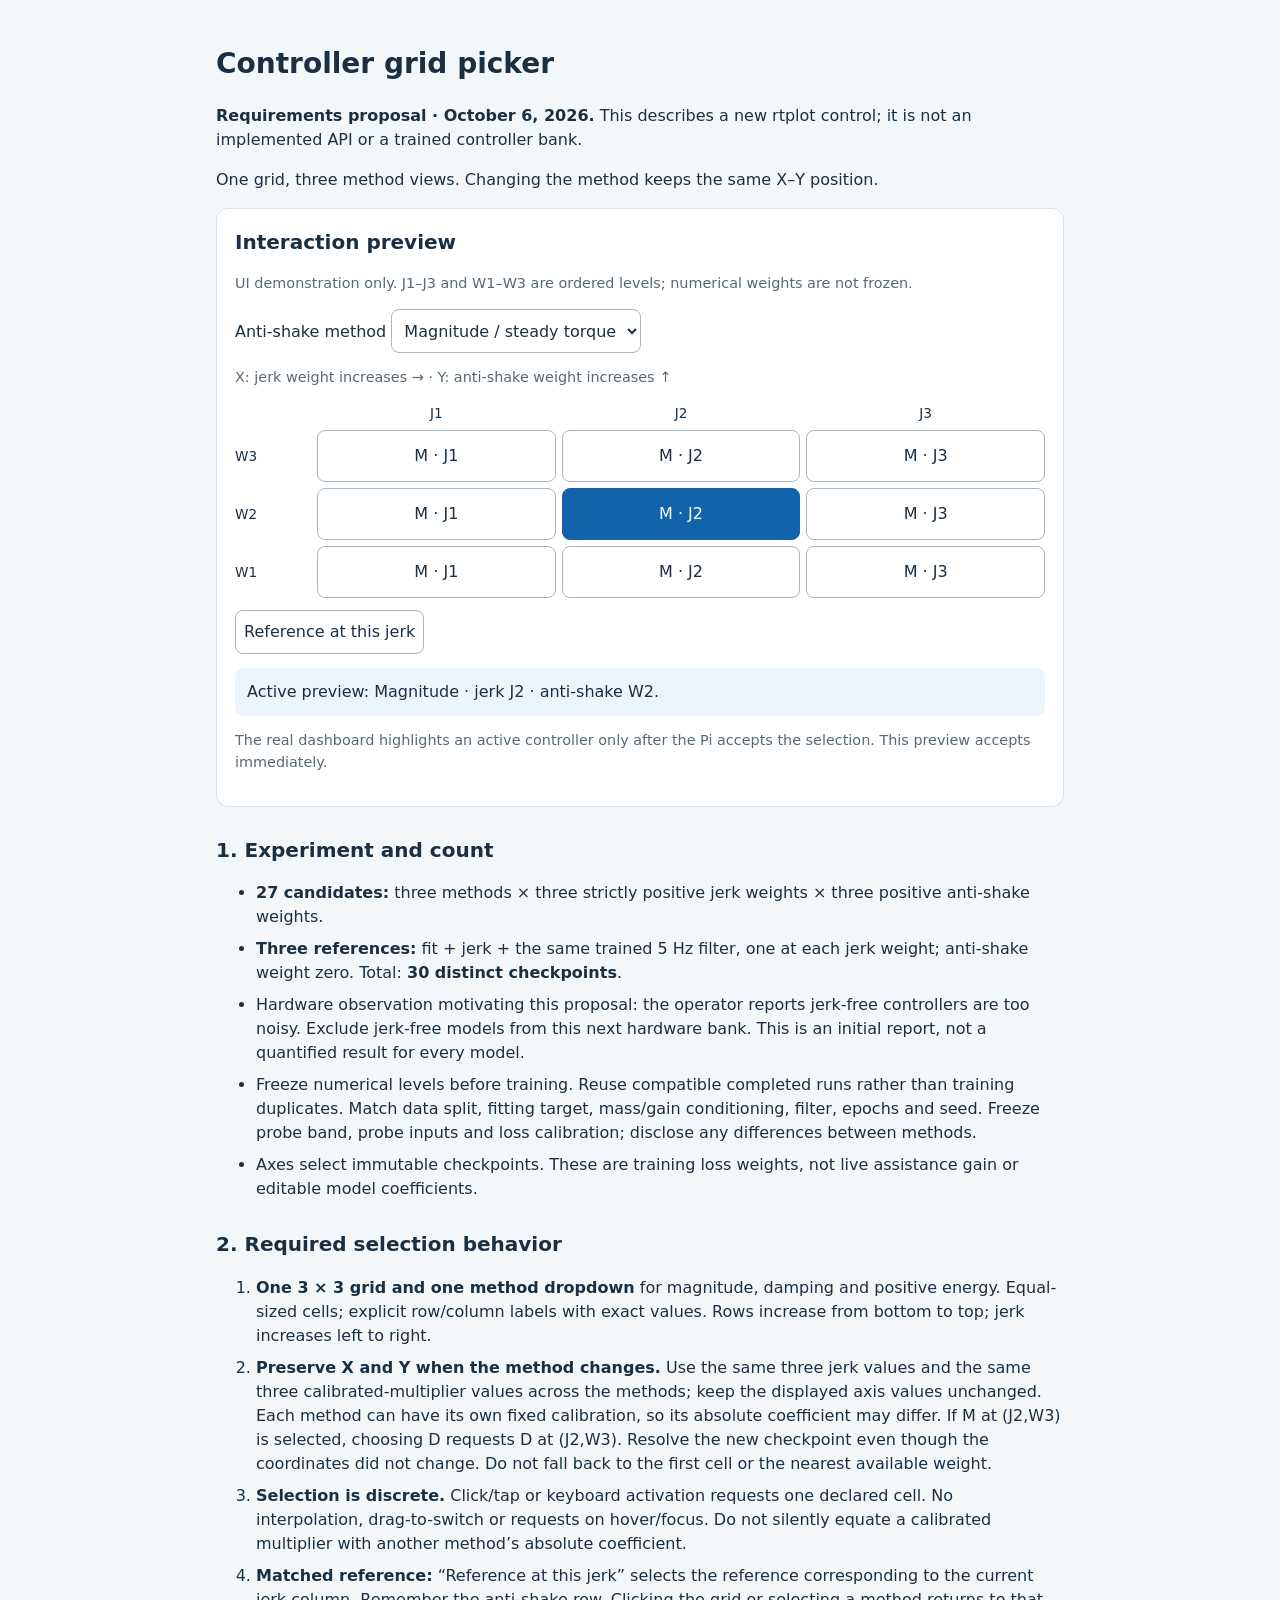
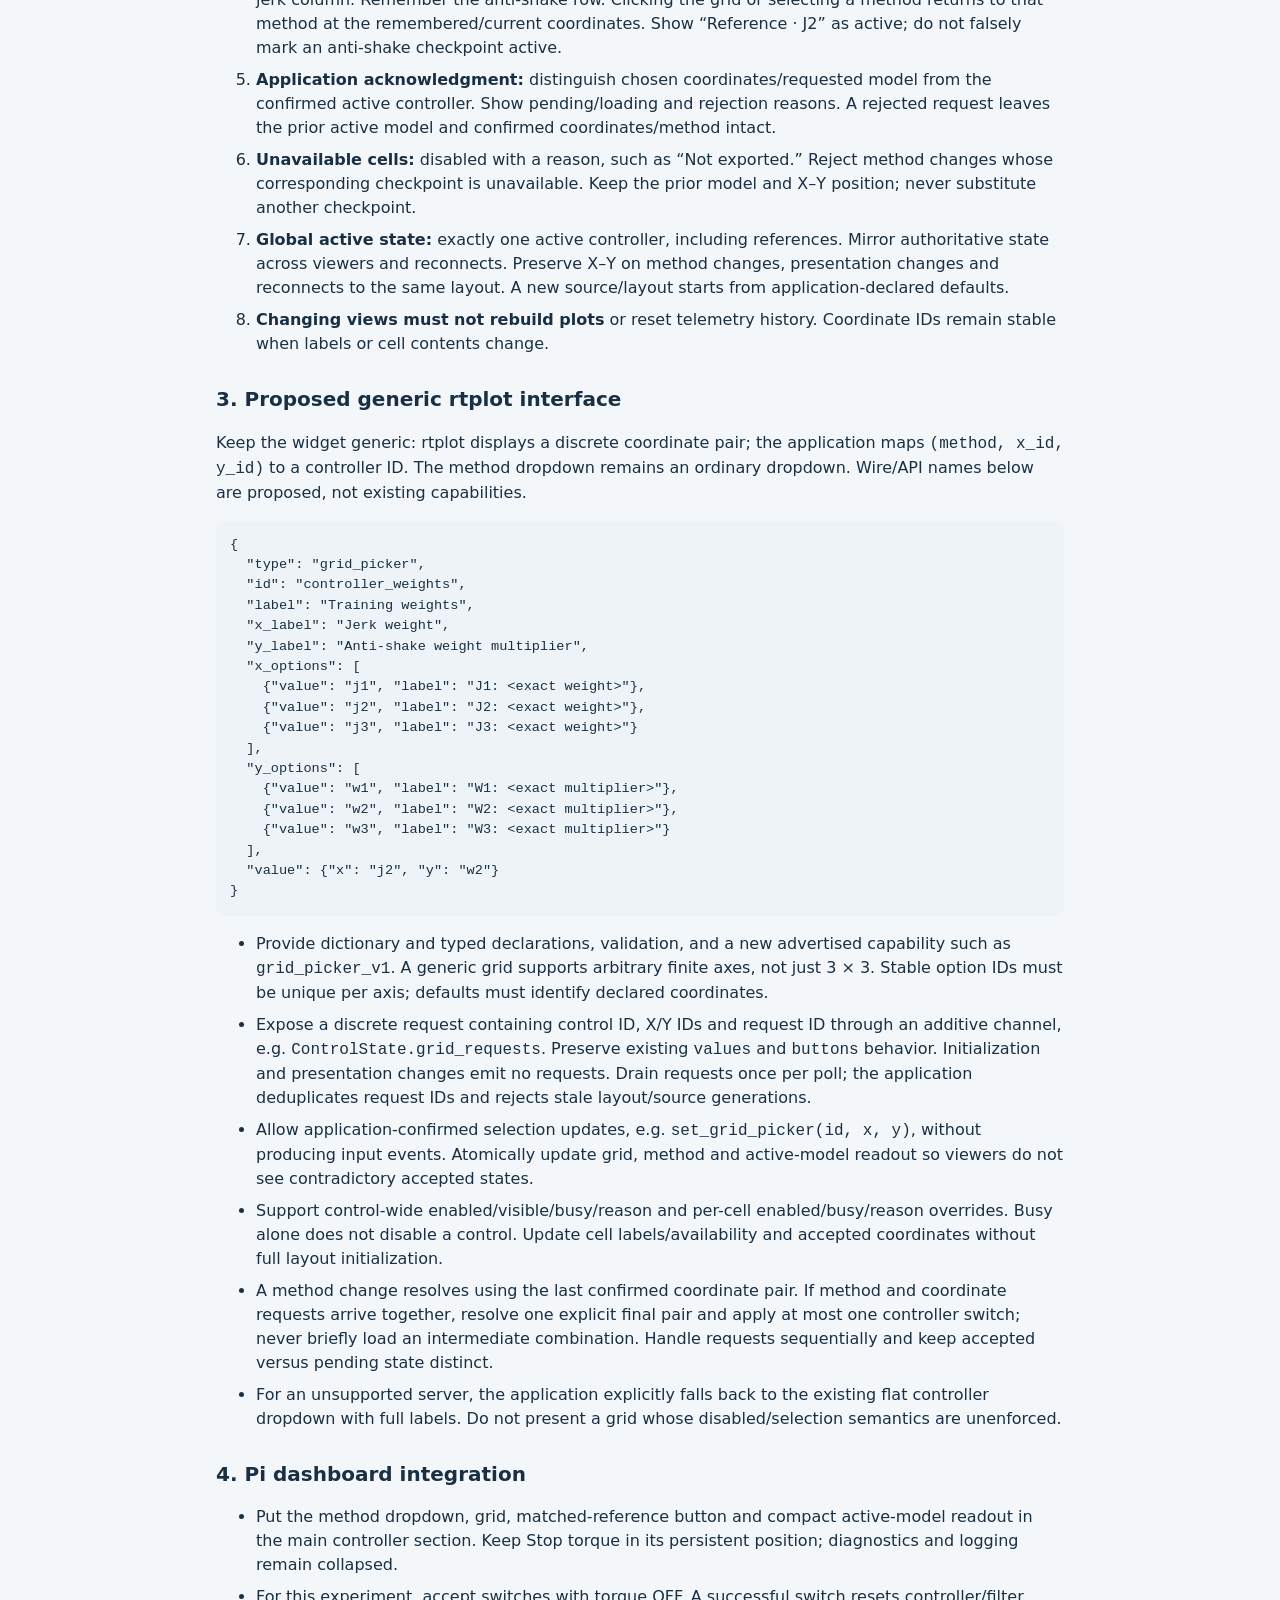
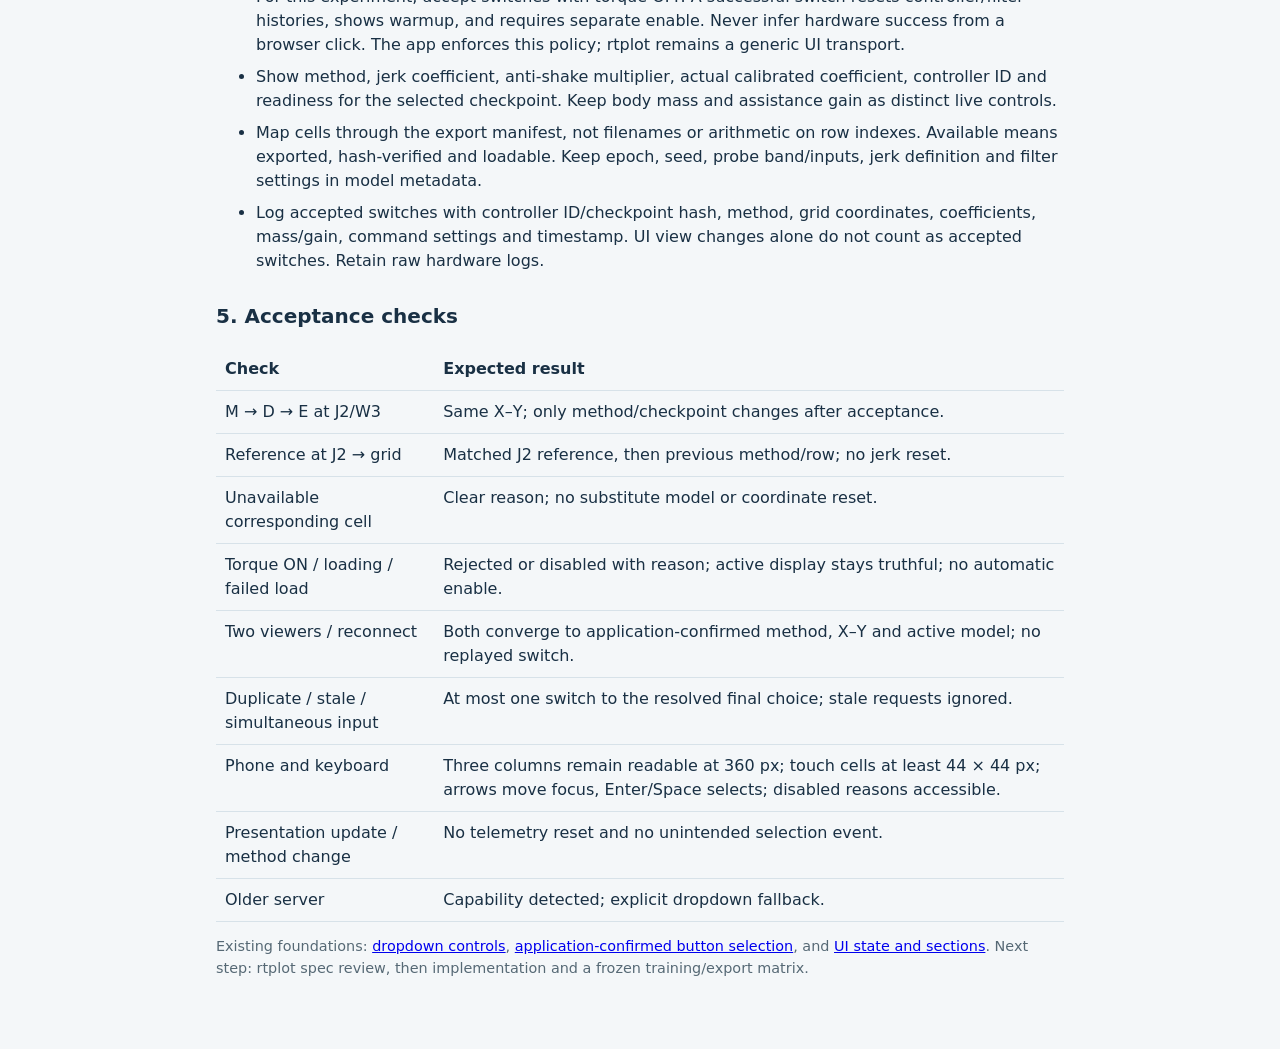
==== docs/grid-picker-requirements.html @ 8e3a187f "Specify controller grid picker with coordinates preserved across method views" ====
<!doctype html>
<html lang="en"><head><meta charset="utf-8"><meta name="viewport" content="width=device-width,initial-scale=1"><title>rtplot · controller grid picker requirements</title><style>
:root{font:16px/1.5 system-ui,sans-serif;color:#193044;background:#f4f7f9}*{box-sizing:border-box}body{margin:0}main{max-width:880px;margin:auto;padding:24px 16px 60px}h1{font-size:1.75rem}h2{font-size:1.25rem;margin-top:28px}.hint{color:#566975;font-size:.9rem}.card{background:white;border:1px solid #d7e2e9;border-radius:12px;padding:18px;margin:16px 0}button,select{font:inherit;min-height:44px;border:1px solid #a4b7c5;border-radius:8px;padding:8px;background:white;color:inherit}button{cursor:pointer}select{max-width:100%}.grid{display:grid;grid-template-columns:76px repeat(3,minmax(0,1fr));gap:6px;align-items:center;margin:12px 0}.grid button{min-height:52px}.grid button[aria-pressed=true]{background:#1263aa;color:white;border-color:#1263aa}.axis{text-align:center;font-size:.85rem}.row-label{font-size:.85rem}.readout{background:#edf5fc;padding:12px;border-radius:8px;margin-top:14px}pre{white-space:pre-wrap;overflow-wrap:anywhere;background:#edf3f7;padding:14px;border-radius:8px;font-size:.85rem}code{overflow-wrap:anywhere}li{margin:8px 0}table{border-collapse:collapse;width:100%}th,td{text-align:left;padding:9px;border-bottom:1px solid #d7e2e9;vertical-align:top}.scroll{overflow-x:auto}:focus-visible{outline:3px solid #ffbf47;outline-offset:2px}@media(max-width:460px){main{padding:16px 12px}.card{padding:12px}.grid{grid-template-columns:58px repeat(3,minmax(0,1fr));gap:4px}.grid button{font-size:.85rem}}
</style></head><body><main>
<h1>Controller grid picker</h1>
<p><strong>Requirements proposal · October 6, 2026.</strong> This describes a new rtplot control; it is not an implemented API or a trained controller bank.</p>
<p>One grid, three method views. Changing the method keeps the same X–Y position.</p>
<section class="card"><h2 style="margin-top:0">Interaction preview</h2><p class="hint">UI demonstration only. J1–J3 and W1–W3 are ordered levels; numerical weights are not frozen.</p><label for="method">Anti-shake method </label><select id="method"><option value="M">Magnitude / steady torque</option><option value="D">Active damping</option><option value="E">Positive energy</option></select><p class="hint">X: jerk weight increases → · Y: anti-shake weight increases ↑</p><div class="grid" id="preview-grid"></div><button id="reference">Reference at this jerk</button><div class="readout" id="preview-status" role="status"></div><p class="hint">The real dashboard highlights an active controller only after the Pi accepts the selection. This preview accepts immediately.</p></section>
<h2>1. Experiment and count</h2>
<ul><li><strong>27 candidates:</strong> three methods × three strictly positive jerk weights × three positive anti-shake weights.</li><li><strong>Three references:</strong> fit + jerk + the same trained 5 Hz filter, one at each jerk weight; anti-shake weight zero. Total: <strong>30 distinct checkpoints</strong>.</li><li>Hardware observation motivating this proposal: the operator reports jerk-free controllers are too noisy. Exclude jerk-free models from this next hardware bank. This is an initial report, not a quantified result for every model.</li><li>Freeze numerical levels before training. Reuse compatible completed runs rather than training duplicates. Match data split, fitting target, mass/gain conditioning, filter, epochs and seed. Freeze probe band, probe inputs and loss calibration; disclose any differences between methods.</li><li>Axes select immutable checkpoints. These are training loss weights, not live assistance gain or editable model coefficients.</li></ul>
<h2>2. Required selection behavior</h2>
<ol><li><strong>One 3 × 3 grid and one method dropdown</strong> for magnitude, damping and positive energy. Equal-sized cells; explicit row/column labels with exact values. Rows increase from bottom to top; jerk increases left to right.</li><li><strong>Preserve X and Y when the method changes.</strong> Use the same three jerk values and the same three calibrated-multiplier values across the methods; keep the displayed axis values unchanged. Each method can have its own fixed calibration, so its absolute coefficient may differ. If M at (J2,W3) is selected, choosing D requests D at (J2,W3). Resolve the new checkpoint even though the coordinates did not change. Do not fall back to the first cell or the nearest available weight.</li><li><strong>Selection is discrete.</strong> Click/tap or keyboard activation requests one declared cell. No interpolation, drag-to-switch or requests on hover/focus. Do not silently equate a calibrated multiplier with another method’s absolute coefficient.</li><li><strong>Matched reference:</strong> “Reference at this jerk” selects the reference corresponding to the current jerk column. Remember the anti-shake row. Clicking the grid or selecting a method returns to that method at the remembered/current coordinates. Show “Reference · J2” as active; do not falsely mark an anti-shake checkpoint active.</li><li><strong>Application acknowledgment:</strong> distinguish chosen coordinates/requested model from the confirmed active controller. Show pending/loading and rejection reasons. A rejected request leaves the prior active model and confirmed coordinates/method intact.</li><li><strong>Unavailable cells:</strong> disabled with a reason, such as “Not exported.” Reject method changes whose corresponding checkpoint is unavailable. Keep the prior model and X–Y position; never substitute another checkpoint.</li><li><strong>Global active state:</strong> exactly one active controller, including references. Mirror authoritative state across viewers and reconnects. Preserve X–Y on method changes, presentation changes and reconnects to the same layout. A new source/layout starts from application-declared defaults.</li><li><strong>Changing views must not rebuild plots</strong> or reset telemetry history. Coordinate IDs remain stable when labels or cell contents change.</li></ol>
<h2>3. Proposed generic rtplot interface</h2>
<p>Keep the widget generic: rtplot displays a discrete coordinate pair; the application maps <code>(method, x_id, y_id)</code> to a controller ID. The method dropdown remains an ordinary dropdown. Wire/API names below are proposed, not existing capabilities.</p>
<pre>{
  "type": "grid_picker",
  "id": "controller_weights",
  "label": "Training weights",
  "x_label": "Jerk weight",
  "y_label": "Anti-shake weight multiplier",
  "x_options": [
    {"value": "j1", "label": "J1: &lt;exact weight&gt;"},
    {"value": "j2", "label": "J2: &lt;exact weight&gt;"},
    {"value": "j3", "label": "J3: &lt;exact weight&gt;"}
  ],
  "y_options": [
    {"value": "w1", "label": "W1: &lt;exact multiplier&gt;"},
    {"value": "w2", "label": "W2: &lt;exact multiplier&gt;"},
    {"value": "w3", "label": "W3: &lt;exact multiplier&gt;"}
  ],
  "value": {"x": "j2", "y": "w2"}
}</pre>
<ul><li>Provide dictionary and typed declarations, validation, and a new advertised capability such as <code>grid_picker_v1</code>. A generic grid supports arbitrary finite axes, not just 3 × 3. Stable option IDs must be unique per axis; defaults must identify declared coordinates.</li><li>Expose a discrete request containing control ID, X/Y IDs and request ID through an additive channel, e.g. <code>ControlState.grid_requests</code>. Preserve existing <code>values</code> and <code>buttons</code> behavior. Initialization and presentation changes emit no requests. Drain requests once per poll; the application deduplicates request IDs and rejects stale layout/source generations.</li><li>Allow application-confirmed selection updates, e.g. <code>set_grid_picker(id, x, y)</code>, without producing input events. Atomically update grid, method and active-model readout so viewers do not see contradictory accepted states.</li><li>Support control-wide enabled/visible/busy/reason and per-cell enabled/busy/reason overrides. Busy alone does not disable a control. Update cell labels/availability and accepted coordinates without full layout initialization.</li><li>A method change resolves using the last confirmed coordinate pair. If method and coordinate requests arrive together, resolve one explicit final pair and apply at most one controller switch; never briefly load an intermediate combination. Handle requests sequentially and keep accepted versus pending state distinct.</li><li>For an unsupported server, the application explicitly falls back to the existing flat controller dropdown with full labels. Do not present a grid whose disabled/selection semantics are unenforced.</li></ul>
<h2>4. Pi dashboard integration</h2>
<ul><li>Put the method dropdown, grid, matched-reference button and compact active-model readout in the main controller section. Keep Stop torque in its persistent position; diagnostics and logging remain collapsed.</li><li>For this experiment, accept switches with torque OFF. A successful switch resets controller/filter histories, shows warmup, and requires separate enable. Never infer hardware success from a browser click. The app enforces this policy; rtplot remains a generic UI transport.</li><li>Show method, jerk coefficient, anti-shake multiplier, actual calibrated coefficient, controller ID and readiness for the selected checkpoint. Keep body mass and assistance gain as distinct live controls.</li><li>Map cells through the export manifest, not filenames or arithmetic on row indexes. Available means exported, hash-verified and loadable. Keep epoch, seed, probe band/inputs, jerk definition and filter settings in model metadata.</li><li>Log accepted switches with controller ID/checkpoint hash, method, grid coordinates, coefficients, mass/gain, command settings and timestamp. UI view changes alone do not count as accepted switches. Retain raw hardware logs.</li></ul>
<h2>5. Acceptance checks</h2>
<div class="scroll"><table><thead><tr><th>Check</th><th>Expected result</th></tr></thead><tbody>
<tr><td>M → D → E at J2/W3</td><td>Same X–Y; only method/checkpoint changes after acceptance.</td></tr>
<tr><td>Reference at J2 → grid</td><td>Matched J2 reference, then previous method/row; no jerk reset.</td></tr>
<tr><td>Unavailable corresponding cell</td><td>Clear reason; no substitute model or coordinate reset.</td></tr>
<tr><td>Torque ON / loading / failed load</td><td>Rejected or disabled with reason; active display stays truthful; no automatic enable.</td></tr>
<tr><td>Two viewers / reconnect</td><td>Both converge to application-confirmed method, X–Y and active model; no replayed switch.</td></tr>
<tr><td>Duplicate / stale / simultaneous input</td><td>At most one switch to the resolved final choice; stale requests ignored.</td></tr>
<tr><td>Phone and keyboard</td><td>Three columns remain readable at 360 px; touch cells at least 44 × 44 px; arrows move focus, Enter/Space selects; disabled reasons accessible.</td></tr>
<tr><td>Presentation update / method change</td><td>No telemetry reset and no unintended selection event.</td></tr>
<tr><td>Older server</td><td>Capability detected; explicit dropdown fallback.</td></tr>
</tbody></table></div>
<p class="hint">Existing foundations: <a href="dropdowns.md">dropdown controls</a>, <a href="presentation.md">application-confirmed button selection</a>, and <a href="sections.md">UI state and sections</a>. Next step: rtplot spec review, then implementation and a frozen training/export matrix.</p>
<script>
const methods={M:'Magnitude',D:'Active damping',E:'Positive energy'};let method='M',x=2,y=2,reference=false;
function render(){document.getElementById('preview-grid').innerHTML='<span></span>'+[1,2,3].map(j=>`<span class="axis">J${j}</span>`).join('')+[3,2,1].map(w=>`<span class="row-label">W${w}</span>`+[1,2,3].map(j=>`<button data-x="${j}" data-y="${w}" aria-label="${methods[method]}, jerk level ${j}, anti-shake level ${w}" aria-pressed="${!reference&&j===x&&w===y}">${method} · J${j}</button>`).join('')).join('');document.getElementById('preview-status').textContent=reference?`Active preview: reference at J${x}. Remembered row: W${y}.`:`Active preview: ${methods[method]} · jerk J${x} · anti-shake W${y}.`;document.getElementById('reference').setAttribute('aria-pressed',String(reference));}
document.getElementById('method').addEventListener('change',e=>{method=e.target.value;reference=false;render();});document.getElementById('preview-grid').addEventListener('click',e=>{const b=e.target.closest('button');if(!b)return;x=Number(b.dataset.x);y=Number(b.dataset.y);reference=false;render();});document.getElementById('reference').addEventListener('click',()=>{reference=true;render();});render();
</script></main></body></html>
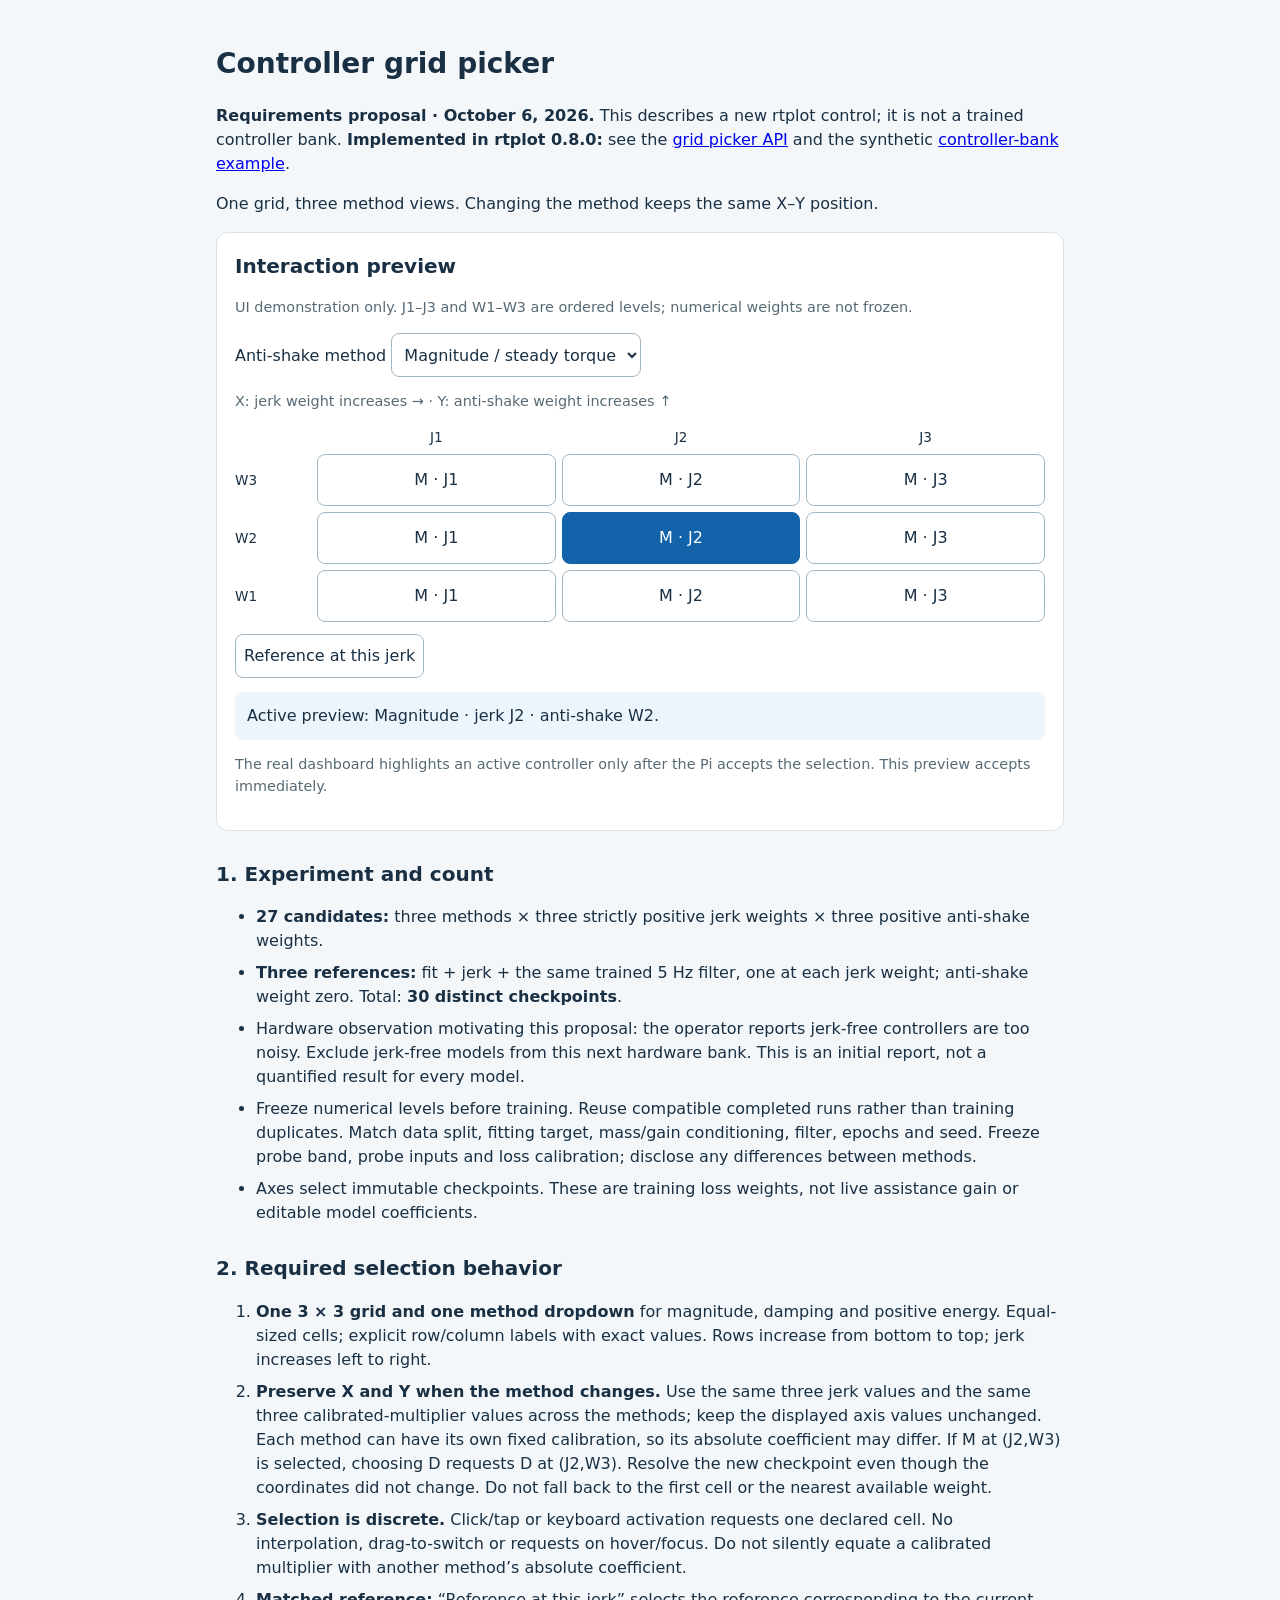
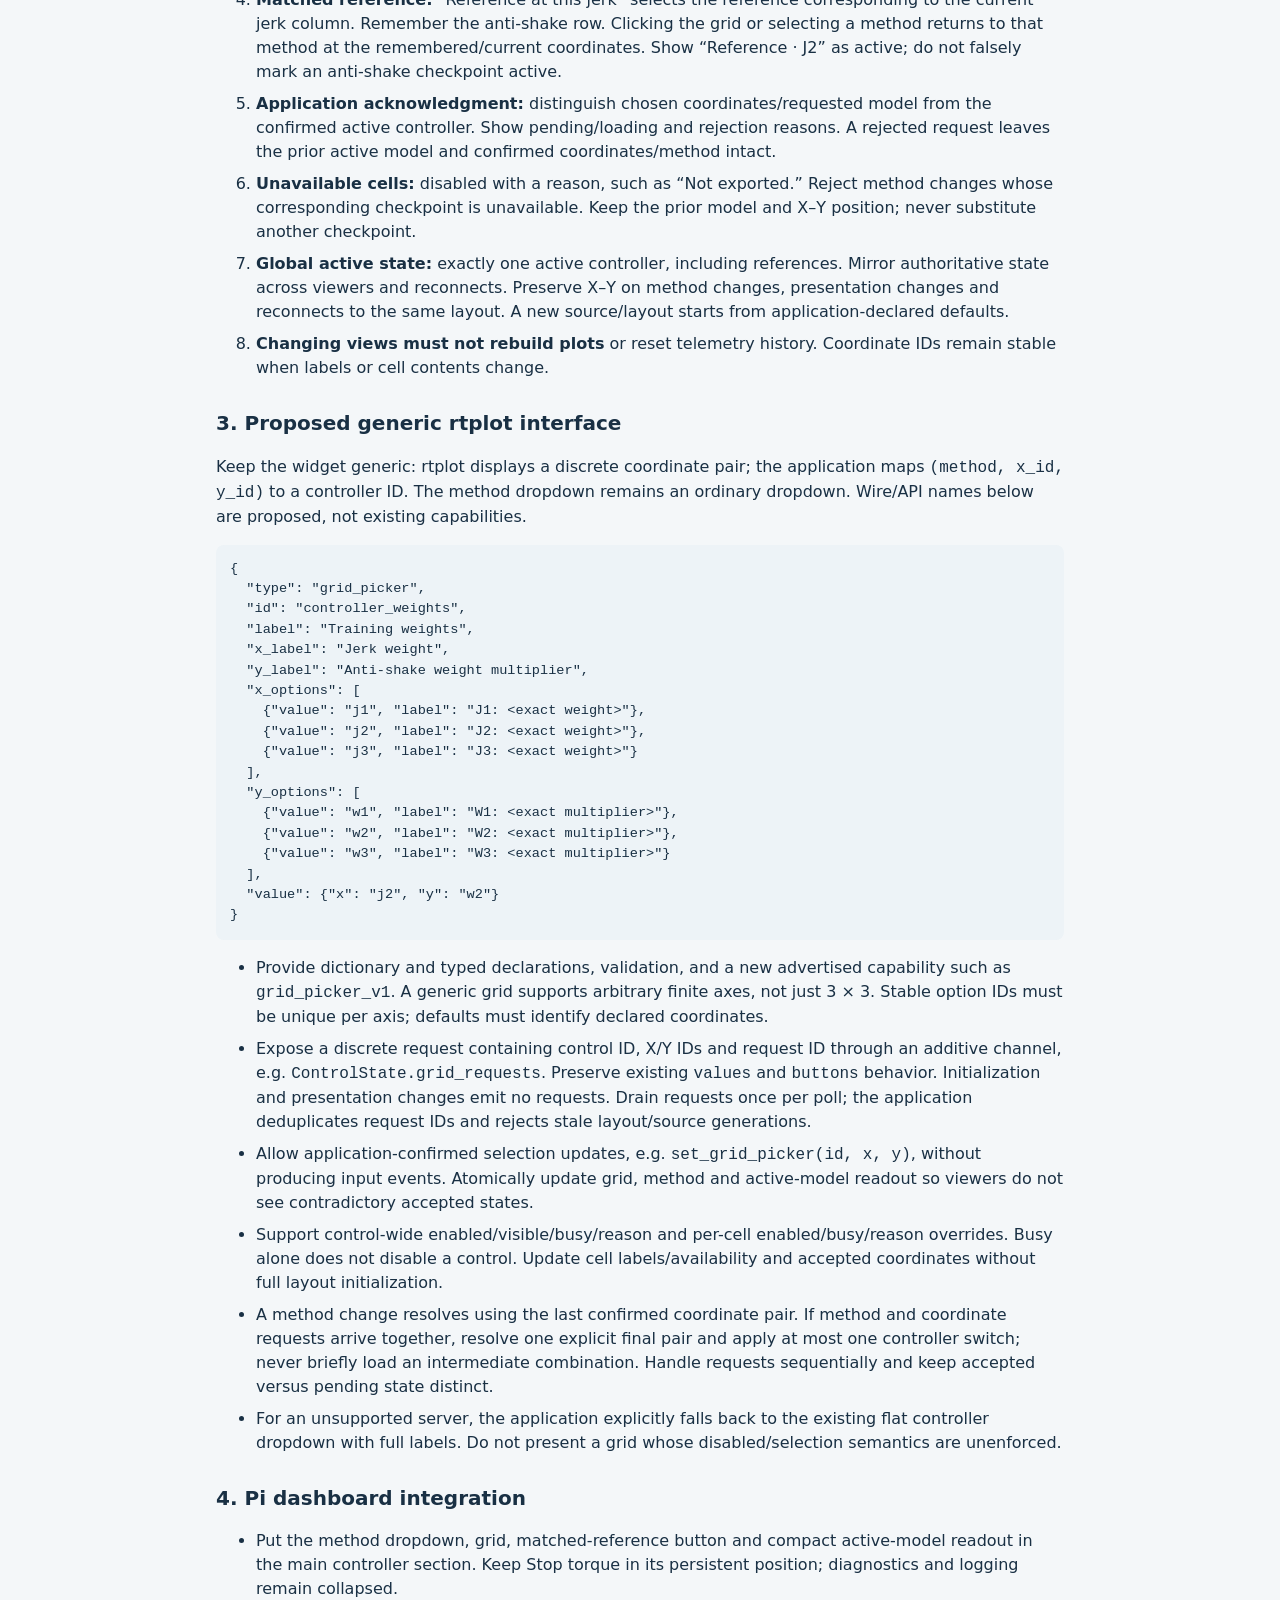
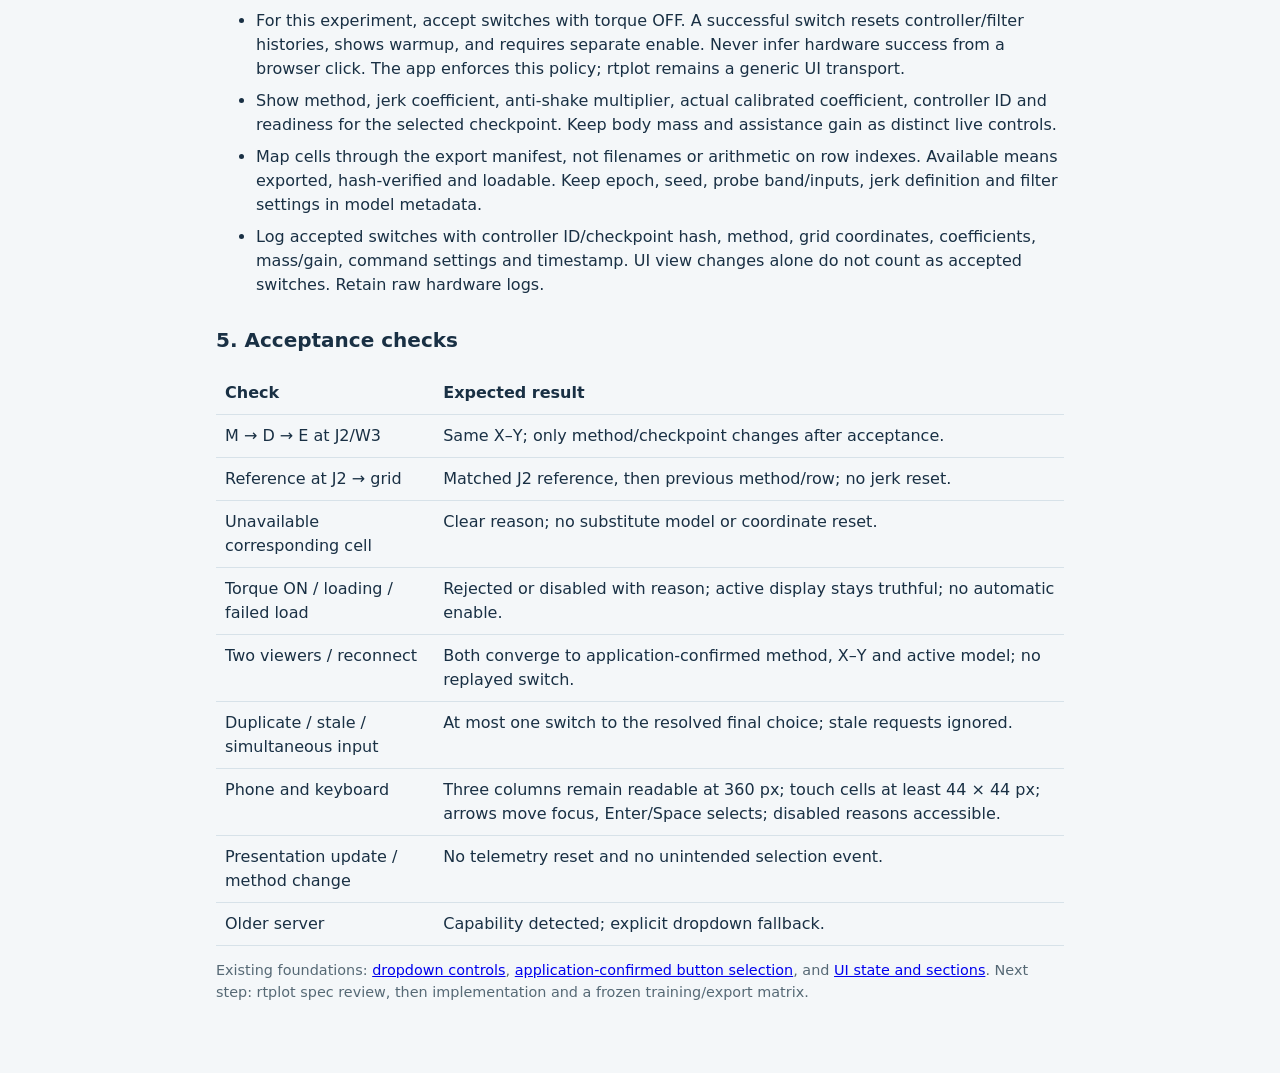
==== commit 9ccb185b: "Release 0.8.0 with a grid picker for application-confirmed controller selection Add a generic grid_p" ====
--- a/docs/grid-picker-requirements.html
+++ b/docs/grid-picker-requirements.html
@@ -3,7 +3,7 @@
 :root{font:16px/1.5 system-ui,sans-serif;color:#193044;background:#f4f7f9}*{box-sizing:border-box}body{margin:0}main{max-width:880px;margin:auto;padding:24px 16px 60px}h1{font-size:1.75rem}h2{font-size:1.25rem;margin-top:28px}.hint{color:#566975;font-size:.9rem}.card{background:white;border:1px solid #d7e2e9;border-radius:12px;padding:18px;margin:16px 0}button,select{font:inherit;min-height:44px;border:1px solid #a4b7c5;border-radius:8px;padding:8px;background:white;color:inherit}button{cursor:pointer}select{max-width:100%}.grid{display:grid;grid-template-columns:76px repeat(3,minmax(0,1fr));gap:6px;align-items:center;margin:12px 0}.grid button{min-height:52px}.grid button[aria-pressed=true]{background:#1263aa;color:white;border-color:#1263aa}.axis{text-align:center;font-size:.85rem}.row-label{font-size:.85rem}.readout{background:#edf5fc;padding:12px;border-radius:8px;margin-top:14px}pre{white-space:pre-wrap;overflow-wrap:anywhere;background:#edf3f7;padding:14px;border-radius:8px;font-size:.85rem}code{overflow-wrap:anywhere}li{margin:8px 0}table{border-collapse:collapse;width:100%}th,td{text-align:left;padding:9px;border-bottom:1px solid #d7e2e9;vertical-align:top}.scroll{overflow-x:auto}:focus-visible{outline:3px solid #ffbf47;outline-offset:2px}@media(max-width:460px){main{padding:16px 12px}.card{padding:12px}.grid{grid-template-columns:58px repeat(3,minmax(0,1fr));gap:4px}.grid button{font-size:.85rem}}
 </style></head><body><main>
 <h1>Controller grid picker</h1>
-<p><strong>Requirements proposal · October 6, 2026.</strong> This describes a new rtplot control; it is not an implemented API or a trained controller bank.</p>
+<p><strong>Requirements proposal · October 6, 2026.</strong> This describes a new rtplot control; it is not a trained controller bank. <strong>Implemented in rtplot 0.8.0:</strong> see the <a href="grid-picker.md">grid picker API</a> and the synthetic <a href="../examples/10_grid_picker/run.py">controller-bank example</a>.</p>
 <p>One grid, three method views. Changing the method keeps the same X–Y position.</p>
 <section class="card"><h2 style="margin-top:0">Interaction preview</h2><p class="hint">UI demonstration only. J1–J3 and W1–W3 are ordered levels; numerical weights are not frozen.</p><label for="method">Anti-shake method </label><select id="method"><option value="M">Magnitude / steady torque</option><option value="D">Active damping</option><option value="E">Positive energy</option></select><p class="hint">X: jerk weight increases → · Y: anti-shake weight increases ↑</p><div class="grid" id="preview-grid"></div><button id="reference">Reference at this jerk</button><div class="readout" id="preview-status" role="status"></div><p class="hint">The real dashboard highlights an active controller only after the Pi accepts the selection. This preview accepts immediately.</p></section>
 <h2>1. Experiment and count</h2>
